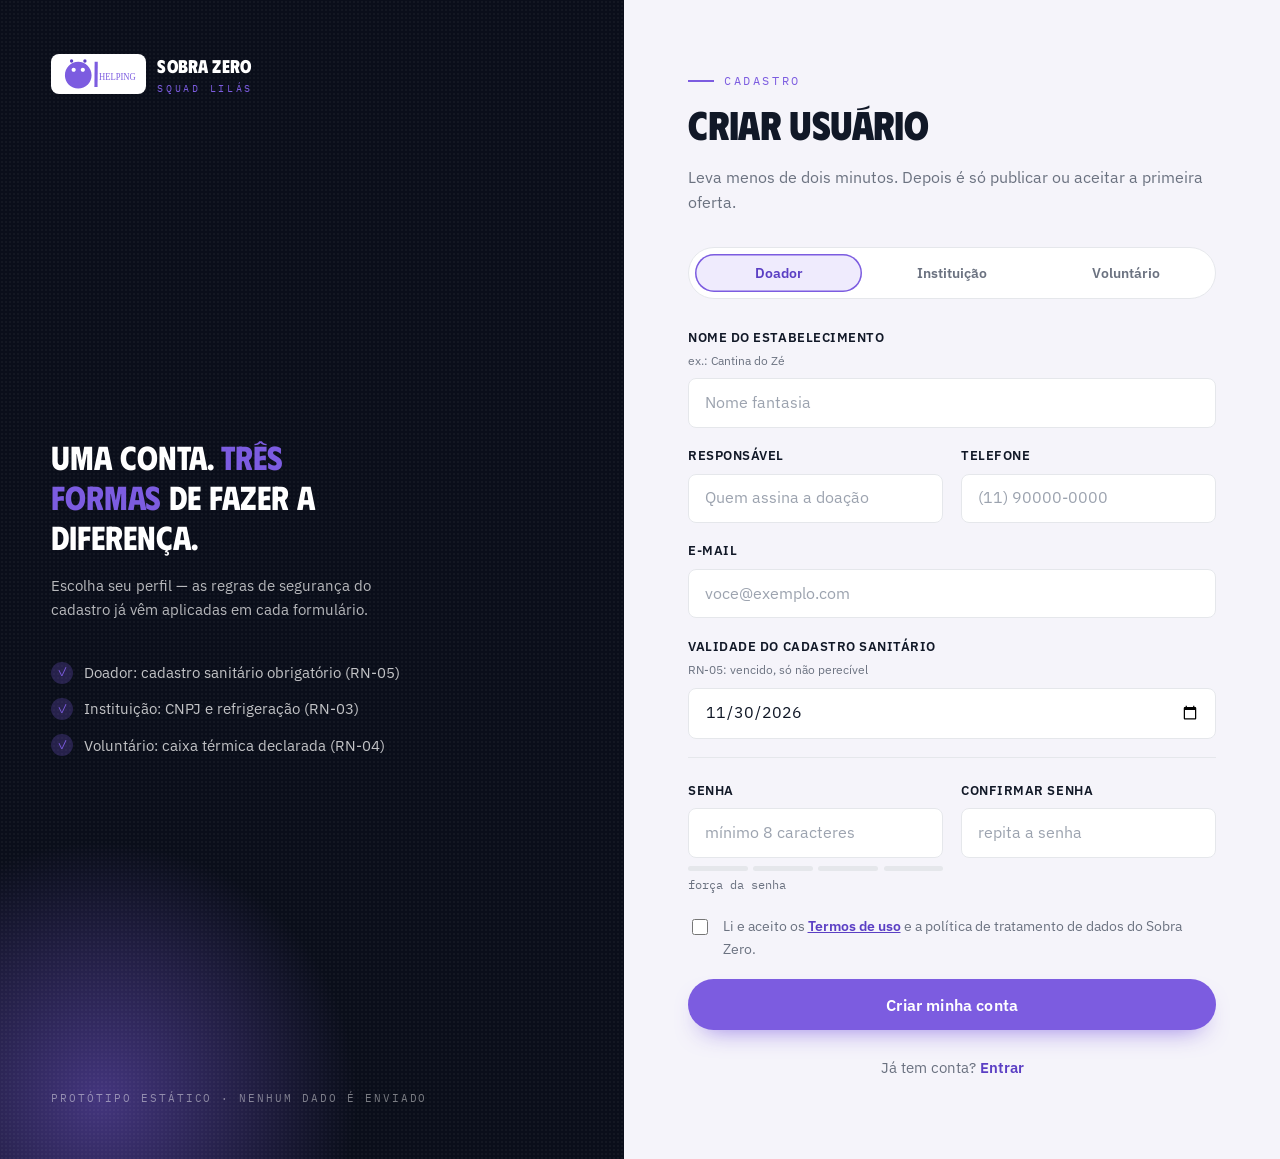
==== pages/cadastro.html @ 7d515079 "feat: initial project structure" ====
<!DOCTYPE html>
<html lang="pt-BR">
<head>
  <meta charset="UTF-8">
  <meta name="viewport" content="width=device-width, initial-scale=1.0">
  <meta name="description" content="Criar usuário no Sobra Zero — doador, instituição ou voluntário.">
  <title>Criar conta — Sobra Zero</title>
  <link rel="stylesheet" href="../css/stily.css">
</head>
<body>

  <main class="auth">
    <!-- painel da marca -->
    <aside class="auth-aside">
      <a class="brand" href="../index.html">
        <img src="../imags/Logo/Logo.svg" alt="Logo Sobra Zero">
        <span>
          <strong>Sobra Zero</strong>
          <small>Squad Lilás</small>
        </span>
      </a>

      <blockquote>Uma conta. <em>Três formas</em> de fazer a diferença.</blockquote>
      <p style="color:rgba(255,255,255,.7); max-width:40ch; font-size:.95rem">
        Escolha seu perfil — as regras de segurança do cadastro já vêm
        aplicadas em cada formulário.
      </p>

      <ul class="aside-list">
        <li>Doador: cadastro sanitário obrigatório (RN-05)</li>
        <li>Instituição: CNPJ e refrigeração (RN-03)</li>
        <li>Voluntário: caixa térmica declarada (RN-04)</li>
      </ul>

      <span class="aside-foot">Protótipo estático · nenhum dado é enviado</span>
    </aside>

    <!-- formulário -->
    <section class="auth-main">
      <div class="auth-card" style="width:min(560px,100%)">
        <span class="kicker">Cadastro</span>
        <h1>Criar usuário</h1>
        <p class="sub">Leva menos de dois minutos. Depois é só publicar ou aceitar a primeira oferta.</p>

        <!-- abas de perfil (mesma lógica das telas 09/10/11 e M4/M5/M6) -->
        <div class="tabs" role="tablist" aria-label="Tipo de usuário">
          <button type="button" class="is-active" data-tab="doador" role="tab" aria-selected="true">Doador</button>
          <button type="button" data-tab="instituicao" role="tab" aria-selected="false">Instituição</button>
          <button type="button" data-tab="voluntario" role="tab" aria-selected="false">Voluntário</button>
        </div>

        <form id="form-cadastro" novalidate>

          <!-- ---------- DOADOR ---------- -->
          <div class="tab-panel is-active form-grid" id="tab-doador" role="tabpanel">
            <div class="field">
              <label for="d-nome">Nome do estabelecimento <span class="hint">ex.: Cantina do Zé</span></label>
              <input id="d-nome" type="text" placeholder="Nome fantasia" required>
            </div>
            <div class="form-row">
              <div class="field">
                <label for="d-resp">Responsável</label>
                <input id="d-resp" type="text" placeholder="Quem assina a doação" required>
              </div>
              <div class="field">
                <label for="d-tel">Telefone</label>
                <input id="d-tel" type="tel" placeholder="(11) 90000-0000">
              </div>
            </div>
            <div class="field">
              <label for="d-email">E-mail</label>
              <input id="d-email" type="email" placeholder="voce@exemplo.com" required>
            </div>
            <div class="field">
              <label for="d-sanitario">Validade do cadastro sanitário <span class="hint">RN-05: vencido, só não perecível</span></label>
              <input id="d-sanitario" type="date" value="2026-11-30" required>
            </div>
          </div>

          <!-- ---------- INSTITUIÇÃO ---------- -->
          <div class="tab-panel form-grid" id="tab-instituicao" role="tabpanel">
            <div class="field">
              <label for="i-nome">Razão social / nome do projeto</label>
              <input id="i-nome" type="text" placeholder="ex.: Casa São Judas" required>
            </div>
            <div class="form-row">
              <div class="field">
                <label for="i-cnpj">CNPJ <span class="hint">RN-03: obrigatório</span></label>
                <input id="i-cnpj" type="text" placeholder="00.000.000/0001-00" required>
              </div>
              <div class="field">
                <label for="i-resp">Responsável legal</label>
                <input id="i-resp" type="text" placeholder="Nome completo" required>
              </div>
            </div>
            <div class="field">
              <label for="i-email">E-mail institucional</label>
              <input id="i-email" type="email" placeholder="contato@instituicao.org" required>
            </div>
            <div class="form-row">
              <div class="field">
                <label for="i-frio">Refrigeração</label>
                <select id="i-frio" required>
                  <option value="">Selecione…</option>
                  <option value="sim">Sim, tem refrigeração</option>
                  <option value="nao">Não tem</option>
                </select>
              </div>
              <div class="field">
                <label for="i-neces">Necessidade semanal</label>
                <select id="i-neces" required>
                  <option value="">Selecione…</option>
                  <option>Até 20 kg</option>
                  <option>21 a 60 kg</option>
                  <option>61 a 150 kg</option>
                  <option>Mais de 150 kg</option>
                </select>
              </div>
            </div>
            <div class="alert alert-warn" style="margin:0">
              <span>⚠️</span>
              <div><b>RN-06</b> — sem refrigeração você não recebe ofertas que exijam frio,
                   e o feed te prioriza se você foi quem recebeu menos quilos nos últimos 30 dias.</div>
            </div>
          </div>

          <!-- ---------- VOLUNTÁRIO ---------- -->
          <div class="tab-panel form-grid" id="tab-voluntario" role="tabpanel">
            <div class="form-row">
              <div class="field">
                <label for="v-nome">Nome completo</label>
                <input id="v-nome" type="text" placeholder="Seu nome" required>
              </div>
              <div class="field">
                <label for="v-tel">Telefone / WhatsApp</label>
                <input id="v-tel" type="tel" placeholder="(11) 90000-0000" required>
              </div>
            </div>
            <div class="field">
              <label for="v-email">E-mail</label>
              <input id="v-email" type="email" placeholder="voce@exemplo.com" required>
            </div>
            <div class="form-row">
              <div class="field">
                <label for="v-termica">Caixa térmica <span class="hint">RN-04</span></label>
                <select id="v-termica" required>
                  <option value="">Selecione…</option>
                  <option value="sim">Sim, tenho</option>
                  <option value="nao">Não tenho</option>
                </select>
              </div>
              <div class="field">
                <label for="v-veic">Meio de transporte</label>
                <select id="v-veic" required>
                  <option value="">Selecione…</option>
                  <option>Carro</option>
                  <option>Moto / bicicleta</option>
                  <option>A pé / transporte público</option>
                </select>
              </div>
            </div>
            <div class="alert alert-info" style="margin:0">
              <span>ℹ️</span>
              <div><b>RN-07</b> — você registra a coleta e a entrega, mas a entrega só é
                   concluída quando a instituição confirma.</div>
            </div>
          </div>

          <!-- ---------- comum aos 3 perfis ---------- -->
          <div class="form-grid" style="margin-top:1.15rem; padding-top:1.4rem; border-top:1.5px solid var(--border)">
            <div class="form-row">
              <div class="field">
                <label for="senha">Senha</label>
                <input id="senha" type="password" placeholder="mínimo 8 caracteres" minlength="8" required>
                <div class="meter" id="meter" data-score="0" aria-hidden="true"><i></i><i></i><i></i><i></i></div>
                <span class="meter-label" id="meter-label">força da senha</span>
              </div>
              <div class="field">
                <label for="senha2">Confirmar senha</label>
                <input id="senha2" type="password" placeholder="repita a senha" minlength="8" required>
              </div>
            </div>

            <label class="check">
              <input type="checkbox" id="aceite" required>
              <span>Li e aceito os <a href="termos.html" target="_blank">Termos de uso</a> e a
                    política de tratamento de dados do Sobra Zero.</span>
            </label>

            <button class="btn btn-primary btn-lg btn-block" type="submit">Criar minha conta</button>
            <p id="erro" class="alert alert-warn" style="display:none; margin:0"></p>
          </div>
        </form>

        <p class="auth-switch">
          Já tem conta? <a href="login.html">Entrar</a>
        </p>
      </div>
    </section>
  </main>

  <script>
    // abas de perfil
    document.querySelectorAll('.tabs button').forEach(function (btn) {
      btn.addEventListener('click', function () {
        document.querySelectorAll('.tabs button').forEach(b => {
          b.classList.remove('is-active');
          b.setAttribute('aria-selected', 'false');
        });
        document.querySelectorAll('.tab-panel').forEach(p => p.classList.remove('is-active'));
        btn.classList.add('is-active');
        btn.setAttribute('aria-selected', 'true');
        document.getElementById('tab-' + btn.dataset.tab).classList.add('is-active');
      });
    });

    // força da senha
    const senha = document.getElementById('senha');
    const meter = document.getElementById('meter');
    const label = document.getElementById('meter-label');
    const rotulos = ['força da senha', 'fraca', 'razoável', 'boa', 'forte'];
    senha.addEventListener('input', function () {
      const v = senha.value;
      let s = 0;
      if (v.length >= 8) s++;
      if (/[A-Z]/.test(v) && /[a-z]/.test(v)) s++;
      if (/\d/.test(v)) s++;
      if (/[^A-Za-z0-9]/.test(v)) s++;
      meter.dataset.score = s;
      label.textContent = rotulos[s];
    });

    // validação da maquete
    document.getElementById('form-cadastro').addEventListener('submit', function (e) {
      e.preventDefault();
      const erro = document.getElementById('erro');
      const ativo = document.querySelector('.tab-panel.is-active');
      const vazio = [...ativo.querySelectorAll('[required]')].find(i => !i.value);
      if (vazio) { vazio.focus(); return; }
      if (senha.value.length < 8) { erro.textContent = 'A senha precisa de pelo menos 8 caracteres.'; erro.style.display = 'flex'; senha.focus(); return; }
      if (senha.value !== document.getElementById('senha2').value) { erro.textContent = 'As senhas não conferem.'; erro.style.display = 'flex'; document.getElementById('senha2').focus(); return; }
      if (!document.getElementById('aceite').checked) { erro.textContent = 'É preciso aceitar os Termos de uso.'; erro.style.display = 'flex'; return; }
      window.location.href = 'login.html?conta=criada';
    });
  </script>
</body>
</html>
---- css/stily.css ----
/* ============================================================
   Sobra Zero — Squad Lilás
   Arquivo de estilos principal (esqueleto: css/stily.css)
   Tokens extraídos do design system Penpot "Lilas Helping"
   ============================================================ */

@import url('https://fonts.googleapis.com/css2?family=Phudu:wght@400;600;700;800&family=IBM+Plex+Sans:ital,wght@0,400;0,500;0,600;0,700;1,400&family=IBM+Plex+Mono:wght@400;500&display=swap');

:root {
  /* marca */
  --purple: #7C5CE0;
  --purple-dark: #5B3FC4;
  --tint: #EFEBFD;
  --tint-2: #E2DBFB;
  /* neutros */
  --ink: #111827;
  --ink-deep: #0A0E1A;
  --muted: #6B7280;
  --paper: #F5F4FA;
  --white: #FFFFFF;
  --border: #E5E7EB;
  /* estados */
  --success: #16A34A;
  --success-bg: #DCFCE7;
  --warning: #D97706;
  --warning-bg: #FEF3C7;
  --danger: #DC2626;
  --danger-bg: #FEE2E2;
  /* tipografia */
  --display: 'Phudu', sans-serif;
  --body: 'IBM Plex Sans', sans-serif;
  --mono: 'IBM Plex Mono', monospace;
  /* medidas */
  --container: 1180px;
  --radius: 14px;
  --radius-sm: 8px;
  --shadow: 0 18px 50px -22px rgba(17, 24, 39, .35);
  --shadow-soft: 0 8px 30px -18px rgba(17, 24, 39, .4);
}

/* ---------------- base ---------------- */
*, *::before, *::after { box-sizing: border-box; }

html { scroll-behavior: smooth; }

body {
  margin: 0;
  font-family: var(--body);
  color: var(--ink);
  background: var(--paper);
  line-height: 1.6;
  -webkit-font-smoothing: antialiased;
  text-rendering: optimizeLegibility;
}

img { max-width: 100%; display: block; }
a { color: inherit; }
h1, h2, h3, h4 { font-family: var(--display); line-height: 1.05; margin: 0 0 .5em; letter-spacing: -.01em; }
p { margin: 0 0 1em; }

::selection { background: var(--purple); color: #fff; }

.container {
  width: min(var(--container), calc(100% - 3rem));
  margin-inline: auto;
}

.kicker {
  font-family: var(--mono);
  font-size: .74rem;
  letter-spacing: .22em;
  text-transform: uppercase;
  color: var(--purple);
  display: inline-flex;
  align-items: center;
  gap: .6rem;
  margin-bottom: 1.1rem;
}
.kicker::before {
  content: "";
  width: 26px;
  height: 2px;
  background: var(--purple);
}

.section { padding: clamp(4rem, 9vw, 7.5rem) 0; }
.section-head { max-width: 640px; margin-bottom: 3rem; }
.section-head h2 { font-size: clamp(2rem, 4.4vw, 3.2rem); font-weight: 800; }
.section-head p { color: var(--muted); font-size: 1.05rem; }

/* ---------------- botões ---------------- */
.btn {
  display: inline-flex;
  align-items: center;
  justify-content: center;
  gap: .55rem;
  padding: .85rem 1.6rem;
  border-radius: 999px;
  border: 1.5px solid transparent;
  font: 600 .95rem/1 var(--body);
  letter-spacing: .01em;
  text-decoration: none;
  cursor: pointer;
  transition: transform .2s ease, box-shadow .2s ease, background .2s ease, color .2s ease, border-color .2s ease;
}
.btn:active { transform: translateY(1px) scale(.99); }

.btn-primary {
  background: var(--purple);
  color: #fff;
  box-shadow: 0 12px 26px -14px rgba(124, 92, 224, .9);
}
.btn-primary:hover { background: var(--purple-dark); transform: translateY(-2px); }

.btn-ghost {
  background: transparent;
  color: var(--ink);
  border-color: var(--ink);
}
.btn-ghost:hover { background: var(--ink); color: #fff; }

.btn-ghost-light {
  background: transparent;
  color: #fff;
  border-color: rgba(255, 255, 255, .45);
}
.btn-ghost-light:hover { background: #fff; color: var(--ink); border-color: #fff; }

.btn-light { background: #fff; color: var(--ink); }
.btn-light:hover { transform: translateY(-2px); box-shadow: var(--shadow); }

.btn-lg { padding: 1.05rem 2.1rem; font-size: 1rem; }
.btn-block { width: 100%; }

/* ---------------- header ---------------- */
.site-header {
  position: sticky;
  top: 0;
  z-index: 60;
  background: rgba(10, 14, 26, .88);
  backdrop-filter: blur(14px);
  border-bottom: 1px solid rgba(255, 255, 255, .08);
}
.site-header .container {
  display: flex;
  align-items: center;
  gap: 2rem;
  min-height: 72px;
}
.brand {
  display: flex;
  align-items: center;
  gap: .7rem;
  text-decoration: none;
  color: #fff;
}
.brand img { height: 40px; width: auto; background: #fff; border-radius: 8px; padding: 3px 7px; }
.brand strong {
  font-family: var(--display);
  font-weight: 800;
  font-size: 1.15rem;
  letter-spacing: .01em;
}
.brand small { display: block; font-family: var(--mono); font-size: .6rem; letter-spacing: .28em; color: var(--purple); text-transform: uppercase; }

.nav { display: flex; gap: 1.6rem; margin-left: auto; }
.nav a {
  color: rgba(255, 255, 255, .78);
  text-decoration: none;
  font-size: .92rem;
  font-weight: 500;
  position: relative;
  padding: .3rem 0;
}
.nav a::after {
  content: "";
  position: absolute;
  left: 0; bottom: 0;
  width: 100%;
  height: 2px;
  background: var(--purple);
  transform: scaleX(0);
  transform-origin: left;
  transition: transform .25s ease;
}
.nav a:hover { color: #fff; }
.nav a:hover::after { transform: scaleX(1); }

.header-actions { display: flex; gap: .7rem; align-items: center; }
.header-actions .login {
  color: rgba(255, 255, 255, .8);
  text-decoration: none;
  font-weight: 600;
  font-size: .92rem;
  padding: .55rem .4rem;
}
.header-actions .login:hover { color: #fff; }

.burger {
  display: none;
  margin-left: auto;
  width: 44px; height: 44px;
  border: 1px solid rgba(255, 255, 255, .25);
  border-radius: 10px;
  background: transparent;
  cursor: pointer;
  position: relative;
}
.burger span, .burger span::before, .burger span::after {
  content: "";
  position: absolute;
  left: 12px;
  width: 20px; height: 2px;
  background: #fff;
  transition: .25s;
}
.burger span { top: 21px; }
.burger span::before { top: -6px; left: 0; }
.burger span::after { top: 6px; left: 0; }

/* ---------------- hero ---------------- */
.hero {
  position: relative;
  background: var(--ink-deep);
  color: #fff;
  overflow: hidden;
  padding: clamp(4.5rem, 10vw, 8rem) 0 0;
}
.hero::before {
  /* mancha roxa */
  content: "";
  position: absolute;
  width: 720px; height: 720px;
  top: -280px; right: -200px;
  background: radial-gradient(circle, rgba(124, 92, 224, .55) 0%, rgba(124, 92, 224, 0) 62%);
  filter: blur(8px);
  pointer-events: none;
}
.hero::after {
  /* grão */
  content: "";
  position: absolute;
  inset: 0;
  background-image: radial-gradient(rgba(255, 255, 255, .075) 1px, transparent 1px);
  background-size: 4px 4px;
  opacity: .5;
  pointer-events: none;
}
.hero .container { position: relative; z-index: 2; }

.hero-grid {
  display: grid;
  grid-template-columns: 1.15fr .85fr;
  gap: clamp(2rem, 5vw, 4.5rem);
  align-items: center;
  padding-bottom: clamp(3.5rem, 7vw, 5.5rem);
}

.hero h1 {
  font-size: clamp(2.6rem, 6.2vw, 5rem);
  font-weight: 800;
  margin-bottom: 1.2rem;
}
.hero h1 .accent {
  color: var(--purple);
  position: relative;
  white-space: nowrap;
}
.hero h1 .accent::after {
  content: "";
  position: absolute;
  left: 0; bottom: .08em;
  width: 100%; height: .14em;
  background: rgba(124, 92, 224, .35);
  z-index: -1;
}
.hero .lead {
  font-size: clamp(1.02rem, 1.5vw, 1.18rem);
  color: rgba(255, 255, 255, .74);
  max-width: 54ch;
  margin-bottom: 2rem;
}
.hero-ctas { display: flex; flex-wrap: wrap; gap: .9rem; margin-bottom: 2.4rem; }

.hero-meta {
  display: flex;
  flex-wrap: wrap;
  gap: 1.6rem;
  font-family: var(--mono);
  font-size: .74rem;
  letter-spacing: .14em;
  text-transform: uppercase;
  color: rgba(255, 255, 255, .5);
}
.hero-meta span { display: inline-flex; align-items: center; gap: .5rem; }
.hero-meta span::before {
  content: "";
  width: 7px; height: 7px;
  border-radius: 50%;
  background: var(--purple);
}

/* mockup do protótipo no hero */
.hero-visual {
  position: relative;
  animation: floatIn .9s .15s cubic-bezier(.2, .7, .2, 1) both;
}
.hero-visual .shot {
  border-radius: var(--radius);
  border: 1px solid rgba(255, 255, 255, .14);
  box-shadow: 0 40px 80px -30px rgba(0, 0, 0, .8);
  background: #fff;
  overflow: hidden;
}
.hero-visual .shot img { width: 100%; }
.hero-visual .badge {
  position: absolute;
  bottom: -18px; left: -18px;
  background: var(--purple);
  color: #fff;
  font-family: var(--mono);
  font-size: .7rem;
  letter-spacing: .16em;
  text-transform: uppercase;
  padding: .65rem 1rem;
  border-radius: 999px;
  box-shadow: 0 16px 30px -14px rgba(124, 92, 224, .9);
}
.hero-visual .badge-2 {
  position: absolute;
  top: -14px; right: -10px;
  background: #fff;
  color: var(--ink);
  font-weight: 700;
  font-size: .78rem;
  padding: .55rem .9rem;
  border-radius: 999px;
  box-shadow: var(--shadow);
}

/* ticker do ciclo */
.ticker {
  position: relative;
  z-index: 2;
  background: var(--purple);
  color: #fff;
  overflow: hidden;
  border-top: 1px solid rgba(255, 255, 255, .18);
  padding: .8rem 0;
}
.ticker-track {
  display: flex;
  gap: 3rem;
  width: max-content;
  animation: ticker 26s linear infinite;
  font-family: var(--display);
  font-weight: 700;
  font-size: .95rem;
  letter-spacing: .12em;
  text-transform: uppercase;
  white-space: nowrap;
}
.ticker-track span { display: inline-flex; align-items: center; gap: 3rem; }
.ticker-track span::after { content: "◆"; font-size: .6rem; opacity: .7; }

/* ---------------- stats ---------------- */
.stats {
  background: var(--ink-deep);
  color: #fff;
  padding: 0 0 clamp(3.5rem, 7vw, 5.5rem);
}
.stats-grid {
  display: grid;
  grid-template-columns: repeat(4, 1fr);
  border: 1px solid rgba(255, 255, 255, .14);
  border-radius: var(--radius);
  overflow: hidden;
}
.stat {
  padding: 1.8rem 1.6rem;
  border-right: 1px solid rgba(255, 255, 255, .14);
}
.stat:last-child { border-right: 0; }
.stat b {
  display: block;
  font-family: var(--display);
  font-weight: 800;
  font-size: clamp(2.2rem, 4vw, 3.1rem);
  color: var(--purple);
  line-height: 1;
  margin-bottom: .45rem;
}
.stat span {
  font-family: var(--mono);
  font-size: .72rem;
  letter-spacing: .16em;
  text-transform: uppercase;
  color: rgba(255, 255, 255, .6);
}

/* ---------------- ciclo ---------------- */
.cycle-grid {
  display: grid;
  grid-template-columns: repeat(6, 1fr);
  gap: 1rem;
}
.step {
  position: relative;
  background: var(--white);
  border: 1px solid var(--border);
  border-radius: var(--radius);
  padding: 1.4rem 1.2rem 1.3rem;
  overflow: hidden;
  transition: transform .25s ease, box-shadow .25s ease, border-color .25s ease;
}
.step:hover { transform: translateY(-6px); box-shadow: var(--shadow); border-color: var(--tint-2); }
.step::before {
  content: attr(data-n);
  position: absolute;
  top: -.35rem; right: .4rem;
  font-family: var(--display);
  font-weight: 800;
  font-size: 3.6rem;
  color: var(--tint);
  line-height: 1;
}
.step h3 { font-size: 1.06rem; font-weight: 700; margin-bottom: .35rem; position: relative; }
.step p { font-size: .86rem; color: var(--muted); margin: 0; position: relative; }
.step .dot {
  width: 10px; height: 10px;
  border-radius: 50%;
  background: var(--purple);
  margin-bottom: .9rem;
}
.step.is-end .dot { background: var(--success); }
.step.is-end::before { color: var(--success-bg); }

.cycle-note {
  margin-top: 1.6rem;
  display: flex;
  gap: .8rem;
  align-items: flex-start;
  background: var(--tint);
  border-left: 4px solid var(--purple);
  border-radius: 0 var(--radius-sm) var(--radius-sm) 0;
  padding: 1rem 1.2rem;
  font-size: .92rem;
  color: var(--ink);
}
.cycle-note b { font-weight: 700; }

/* ---------------- personas ---------------- */
.personas { background: var(--white); border-block: 1px solid var(--border); }
.persona-grid { display: grid; grid-template-columns: repeat(3, 1fr); gap: 1.4rem; }
.persona {
  border: 1px solid var(--border);
  border-radius: var(--radius);
  padding: 2rem 1.7rem;
  background: var(--paper);
  transition: transform .25s ease, box-shadow .25s ease;
}
.persona:hover { transform: translateY(-6px); box-shadow: var(--shadow); }
.persona.is-featured { background: var(--ink-deep); color: #fff; border-color: var(--ink-deep); }
.persona.is-featured p, .persona.is-featured li { color: rgba(255, 255, 255, .74); }
.persona .tag {
  display: inline-block;
  font-family: var(--mono);
  font-size: .66rem;
  letter-spacing: .2em;
  text-transform: uppercase;
  padding: .35rem .7rem;
  border-radius: 999px;
  background: var(--tint);
  color: var(--purple-dark);
  margin-bottom: 1.1rem;
}
.persona.is-featured .tag { background: var(--purple); color: #fff; }
.persona h3 { font-size: 1.5rem; font-weight: 800; }
.persona ul { margin: 1rem 0 0; padding: 0; list-style: none; }
.persona li {
  position: relative;
  padding-left: 1.4rem;
  font-size: .92rem;
  color: var(--muted);
  margin-bottom: .55rem;
}
.persona li::before {
  content: "→";
  position: absolute;
  left: 0;
  color: var(--purple);
  font-weight: 700;
}
.persona.is-featured li::before { color: var(--purple); }

/* ---------------- galeria de telas ---------------- */
.gallery-tabs { display: flex; gap: .6rem; margin-bottom: 2rem; }
.gallery-tab {
  font: 600 .88rem/1 var(--body);
  padding: .7rem 1.3rem;
  border-radius: 999px;
  border: 1.5px solid var(--border);
  background: var(--white);
  cursor: pointer;
  transition: .2s;
}
.gallery-tab.is-active { background: var(--ink); color: #fff; border-color: var(--ink); }
.gallery-panel { display: none; }
.gallery-panel.is-active { display: block; animation: fadeUp .45s ease both; }

.gallery-grid { display: grid; grid-template-columns: repeat(3, 1fr); gap: 1.4rem; }
.shot-card {
  background: var(--white);
  border: 1px solid var(--border);
  border-radius: var(--radius);
  overflow: hidden;
  transition: transform .25s ease, box-shadow .25s ease;
}
.shot-card:hover { transform: translateY(-6px); box-shadow: var(--shadow); }
.shot-card .frame {
  background: var(--ink-deep);
  padding: .8rem .8rem 0;
}
.shot-card .frame img {
  border-radius: 8px 8px 0 0;
  width: 100%;
}
.shot-card figcaption {
  display: flex;
  align-items: baseline;
  gap: .7rem;
  padding: .95rem 1.1rem;
  font-size: .9rem;
}
.shot-card figcaption b { font-family: var(--display); font-weight: 700; }
.shot-card figcaption span { color: var(--muted); font-size: .8rem; }

.mobile-row { display: flex; gap: 1.4rem; overflow-x: auto; padding-bottom: 1rem; }
.mobile-row .shot-card { min-width: 240px; flex: 0 0 auto; }

/* ---------------- regras ---------------- */
.rules { background: var(--ink-deep); color: #fff; }
.rules .section-head h2 { color: #fff; }
.rules .section-head p { color: rgba(255, 255, 255, .65); }
.rules-grid { display: grid; grid-template-columns: repeat(2, 1fr); gap: 1rem; }
.rule {
  display: flex;
  gap: 1.1rem;
  align-items: flex-start;
  background: rgba(255, 255, 255, .045);
  border: 1px solid rgba(255, 255, 255, .12);
  border-radius: var(--radius);
  padding: 1.25rem 1.4rem;
  transition: .25s;
}
.rule:hover { background: rgba(124, 92, 224, .16); border-color: rgba(124, 92, 224, .55); }
.rule code {
  font-family: var(--mono);
  font-size: .74rem;
  letter-spacing: .08em;
  color: var(--purple);
  background: rgba(124, 92, 224, .14);
  border: 1px solid rgba(124, 92, 224, .4);
  padding: .3rem .55rem;
  border-radius: 6px;
  white-space: nowrap;
}
.rule p { margin: 0; font-size: .92rem; color: rgba(255, 255, 255, .78); }

/* ---------------- CTA final ---------------- */
.cta-band { background: var(--purple); color: #fff; text-align: center; }
.cta-band h2 { font-size: clamp(2rem, 4.6vw, 3.4rem); font-weight: 800; max-width: 18ch; margin-inline: auto; }
.cta-band p { color: rgba(255, 255, 255, .85); max-width: 52ch; margin: 0 auto 2rem; }
.cta-band .row { display: flex; gap: .9rem; justify-content: center; flex-wrap: wrap; }

/* ---------------- footer ---------------- */
.site-footer { background: var(--ink-deep); color: rgba(255, 255, 255, .7); padding: 3.5rem 0 2rem; font-size: .92rem; }
.footer-grid { display: grid; grid-template-columns: 1.4fr 1fr 1fr; gap: 2.5rem; padding-bottom: 2.4rem; border-bottom: 1px solid rgba(255, 255, 255, .12); }
.site-footer h4 { color: #fff; font-size: .78rem; font-family: var(--mono); font-weight: 500; letter-spacing: .2em; text-transform: uppercase; margin-bottom: 1.1rem; }
.site-footer ul { list-style: none; margin: 0; padding: 0; display: grid; gap: .55rem; }
.site-footer a { color: rgba(255, 255, 255, .7); text-decoration: none; }
.site-footer a:hover { color: var(--purple); }
.footer-brand img { background: #fff; border-radius: 8px; padding: 4px 8px; height: 44px; margin-bottom: 1rem; }
.footer-brand p { max-width: 36ch; font-size: .9rem; }
.footer-bottom {
  display: flex;
  justify-content: space-between;
  gap: 1rem;
  flex-wrap: wrap;
  padding-top: 1.6rem;
  font-family: var(--mono);
  font-size: .72rem;
  letter-spacing: .1em;
  text-transform: uppercase;
  color: rgba(255, 255, 255, .45);
}

/* ============================================================
   PÁGINAS DE AUTENTICAÇÃO (login / cadastro)
   ============================================================ */
.auth {
  min-height: 100vh;
  display: grid;
  grid-template-columns: 1fr 1.05fr;
}
.auth-aside {
  position: relative;
  background: var(--ink-deep);
  color: #fff;
  padding: clamp(2rem, 4vw, 3.5rem);
  display: flex;
  flex-direction: column;
  overflow: hidden;
}
.auth-aside::before {
  content: "";
  position: absolute;
  width: 560px; height: 560px;
  bottom: -220px; left: -180px;
  background: radial-gradient(circle, rgba(124, 92, 224, .5), transparent 65%);
}
.auth-aside::after {
  content: "";
  position: absolute;
  inset: 0;
  background-image: radial-gradient(rgba(255, 255, 255, .07) 1px, transparent 1px);
  background-size: 4px 4px;
  opacity: .5;
}
.auth-aside > * { position: relative; z-index: 2; }
.auth-aside .brand { margin-bottom: auto; }
.auth-aside blockquote {
  font-family: var(--display);
  font-weight: 700;
  font-size: clamp(1.5rem, 2.6vw, 2.2rem);
  line-height: 1.2;
  margin: 3rem 0 1rem;
  max-width: 18ch;
}
.auth-aside blockquote em { color: var(--purple); font-style: normal; }
.auth-aside .aside-list { list-style: none; padding: 0; margin: 1.5rem 0 0; display: grid; gap: .8rem; }
.auth-aside .aside-list li {
  display: flex; gap: .7rem; align-items: center;
  font-size: .92rem; color: rgba(255, 255, 255, .75);
}
.auth-aside .aside-list li::before {
  content: "✓";
  display: grid; place-items: center;
  width: 22px; height: 22px;
  border-radius: 50%;
  background: rgba(124, 92, 224, .25);
  color: var(--purple);
  font-size: .72rem;
  flex: 0 0 auto;
}
.auth-aside .aside-foot {
  margin-top: auto;
  padding-top: 2.5rem;
  font-family: var(--mono);
  font-size: .68rem;
  letter-spacing: .18em;
  text-transform: uppercase;
  color: rgba(255, 255, 255, .45);
}

.auth-main {
  display: flex;
  flex-direction: column;
  justify-content: center;
  padding: clamp(2rem, 5vw, 4rem);
  background: var(--paper);
}
.auth-card { width: min(460px, 100%); margin-inline: auto; animation: fadeUp .5s ease both; }
.auth-card .kicker { margin-bottom: .8rem; }
.auth-card h1 { font-size: clamp(1.9rem, 3.4vw, 2.5rem); font-weight: 800; }
.auth-card .sub { color: var(--muted); margin-bottom: 2rem; font-size: .98rem; }

.auth-switch {
  margin-top: 1.6rem;
  text-align: center;
  font-size: .93rem;
  color: var(--muted);
}
.auth-switch a { color: var(--purple-dark); font-weight: 600; text-decoration: none; }
.auth-switch a:hover { text-decoration: underline; }

.quick-row { display: flex; gap: .6rem; flex-wrap: wrap; margin-top: 1.4rem; }
.quick-row .qchip {
  font: 500 .78rem/1 var(--mono);
  letter-spacing: .08em;
  border: 1.5px dashed var(--border);
  background: var(--white);
  color: var(--muted);
  border-radius: 999px;
  padding: .55rem .9rem;
  cursor: pointer;
  transition: .2s;
}
.quick-row .qchip:hover { border-color: var(--purple); color: var(--purple-dark); border-style: solid; }

/* formulários */
.form-grid { display: grid; gap: 1.15rem; }
.form-row { display: grid; grid-template-columns: 1fr 1fr; gap: 1.15rem; }

.field label {
  display: block;
  font-size: .8rem;
  font-weight: 600;
  letter-spacing: .04em;
  text-transform: uppercase;
  color: var(--ink);
  margin-bottom: .45rem;
}
.field .hint { display: block; font-weight: 400; text-transform: none; letter-spacing: 0; color: var(--muted); font-size: .78rem; margin-top: .2rem; }
.field input, .field select, .field textarea {
  width: 100%;
  font: 400 .97rem/1.4 var(--body);
  color: var(--ink);
  background: var(--white);
  border: 1.5px solid var(--border);
  border-radius: var(--radius-sm);
  padding: .8rem .95rem;
  transition: border-color .2s, box-shadow .2s;
}
.field textarea { min-height: 96px; resize: vertical; }
.field input:focus, .field select:focus, .field textarea:focus {
  outline: none;
  border-color: var(--purple);
  box-shadow: 0 0 0 4px rgba(124, 92, 224, .16);
}
.field input::placeholder { color: #9CA3AF; }

.check {
  display: flex;
  gap: .7rem;
  align-items: flex-start;
  font-size: .88rem;
  color: var(--muted);
}
.check input { margin-top: .25rem; accent-color: var(--purple); width: 16px; height: 16px; }
.check a { color: var(--purple-dark); font-weight: 600; }

.meter { display: flex; gap: .35rem; margin-top: .55rem; }
.meter i {
  height: 5px;
  flex: 1;
  border-radius: 99px;
  background: var(--border);
  transition: background .3s;
}
.meter[data-score="1"] i:nth-child(1),
.meter[data-score="2"] i:nth-child(-n+2),
.meter[data-score="3"] i:nth-child(-n+3),
.meter[data-score="4"] i { background: var(--purple); }
.meter[data-score="1"] i:nth-child(1) { background: var(--danger); }
.meter[data-score="2"] i:nth-child(1) { background: var(--warning); }
.meter-label { font-size: .78rem; color: var(--muted); margin-top: .35rem; font-family: var(--mono); }

.alert {
  display: flex;
  gap: .8rem;
  border-radius: var(--radius-sm);
  padding: .9rem 1.05rem;
  font-size: .88rem;
  margin-bottom: 1.4rem;
}
.alert-info { background: var(--tint); border-left: 4px solid var(--purple); color: var(--purple-dark); }
.alert-warn { background: var(--warning-bg); border-left: 4px solid var(--warning); color: #92400E; }
.alert b { display: block; margin-bottom: .15rem; }

/* tabs de perfil (espelha o design M4/M5/M6 e 09/10/11) */
.tabs {
  display: flex;
  gap: .4rem;
  background: var(--white);
  border: 1.5px solid var(--border);
  border-radius: 999px;
  padding: .35rem;
  margin-bottom: 1.8rem;
}
.tabs button {
  flex: 1;
  font: 600 .88rem/1 var(--body);
  padding: .75rem .5rem;
  border: 0;
  border-radius: 999px;
  background: transparent;
  color: var(--muted);
  cursor: pointer;
  transition: .2s;
}
.tabs button.is-active { background: var(--tint); color: var(--purple-dark); box-shadow: inset 0 0 0 1.5px var(--purple); }
.tab-panel { display: none; }
.tab-panel.is-active { display: grid; gap: 1.15rem; animation: fadeUp .35s ease both; }

/* ============================================================
   TERMOS DE USO
   ============================================================ */
.legal-hero {
  background: var(--ink-deep);
  color: #fff;
  padding: clamp(3.5rem, 7vw, 5.5rem) 0;
  position: relative;
  overflow: hidden;
}
.legal-hero::after {
  content: "";
  position: absolute;
  inset: 0;
  background-image: radial-gradient(rgba(255, 255, 255, .07) 1px, transparent 1px);
  background-size: 4px 4px;
  opacity: .5;
}
.legal-hero .container { position: relative; z-index: 2; }
.legal-hero h1 { font-size: clamp(2.2rem, 5vw, 3.6rem); font-weight: 800; max-width: 16ch; }
.legal-hero p { color: rgba(255, 255, 255, .68); max-width: 58ch; margin: 0; }
.legal-hero .stamp {
  display: inline-flex;
  gap: .8rem;
  font-family: var(--mono);
  font-size: .7rem;
  letter-spacing: .16em;
  text-transform: uppercase;
  color: var(--purple);
  border: 1px solid rgba(124, 92, 224, .5);
  border-radius: 999px;
  padding: .45rem .95rem;
  margin-bottom: 1.4rem;
}

.legal {
  display: grid;
  grid-template-columns: 250px 1fr;
  gap: clamp(2rem, 5vw, 4rem);
  padding: clamp(3rem, 6vw, 5rem) 0;
  align-items: start;
}
.toc {
  position: sticky;
  top: 96px;
  background: var(--white);
  border: 1px solid var(--border);
  border-radius: var(--radius);
  padding: 1.4rem 1.2rem;
}
.toc h4 {
  font-family: var(--mono);
  font-size: .68rem;
  font-weight: 500;
  letter-spacing: .2em;
  text-transform: uppercase;
  color: var(--muted);
  margin-bottom: .9rem;
}
.toc ol { margin: 0; padding: 0; list-style: none; counter-reset: toc; display: grid; gap: .5rem; }
.toc a {
  counter-increment: toc;
  display: flex;
  gap: .6rem;
  font-size: .86rem;
  color: var(--muted);
  text-decoration: none;
  transition: color .2s;
}
.toc a::before { content: counter(toc, decimal-leading-zero); font-family: var(--mono); color: var(--purple); font-size: .74rem; }
.toc a:hover { color: var(--ink); }

.clauses { display: grid; gap: 2.6rem; }
.clause {
  background: var(--white);
  border: 1px solid var(--border);
  border-radius: var(--radius);
  padding: clamp(1.6rem, 3vw, 2.4rem);
  scroll-margin-top: 96px;
}
.clause h2 {
  font-size: clamp(1.3rem, 2.4vw, 1.7rem);
  font-weight: 800;
  display: flex;
  gap: .9rem;
  align-items: baseline;
}
.clause h2 span {
  font-family: var(--mono);
  font-size: .78rem;
  color: var(--purple);
  letter-spacing: .1em;
}
.clause p, .clause li { font-size: .96rem; color: #374151; }
.clause ul { padding-left: 1.2rem; display: grid; gap: .45rem; }
.clause strong { color: var(--ink); }
.clause .ref {
  background: var(--tint);
  border-left: 4px solid var(--purple);
  padding: .85rem 1rem;
  border-radius: 0 var(--radius-sm) var(--radius-sm) 0;
  font-size: .88rem;
  margin-top: 1rem;
}

/* ---------------- animações ---------------- */
@keyframes fadeUp { from { opacity: 0; transform: translateY(18px); } to { opacity: 1; transform: none; } }
@keyframes floatIn { from { opacity: 0; transform: translateY(28px) rotate(1deg); } to { opacity: 1; transform: none; } }
@keyframes ticker { to { transform: translateX(-50%); } }

.reveal { opacity: 0; transform: translateY(24px); transition: opacity .7s ease, transform .7s ease; }
.reveal.is-visible { opacity: 1; transform: none; }

@media (prefers-reduced-motion: reduce) {
  *, *::before, *::after { animation-duration: .01ms !important; transition-duration: .01ms !important; }
  html { scroll-behavior: auto; }
}

/* ---------------- responsivo ---------------- */
@media (max-width: 1080px) {
  .cycle-grid { grid-template-columns: repeat(3, 1fr); }
  .stats-grid { grid-template-columns: repeat(2, 1fr); }
  .stat:nth-child(2) { border-right: 0; }
  .stat:nth-child(-n+2) { border-bottom: 1px solid rgba(255, 255, 255, .14); }
  .gallery-grid { grid-template-columns: repeat(2, 1fr); }
  .auth { grid-template-columns: 1fr; }
  .auth-aside { min-height: 320px; }
  .auth-aside blockquote { margin-top: 2rem; }
}

@media (max-width: 860px) {
  .nav, .header-actions { display: none; }
  .burger { display: block; }
  .site-header.is-open .nav {
    display: flex;
    position: absolute;
    top: 72px; left: 0; right: 0;
    flex-direction: column;
    gap: 0;
    background: var(--ink-deep);
    border-bottom: 1px solid rgba(255, 255, 255, .12);
    padding: .5rem 1.5rem 1.2rem;
  }
  .site-header.is-open .nav a { padding: .9rem 0; border-bottom: 1px solid rgba(255, 255, 255, .08); }
  .site-header.is-open .header-actions {
    display: flex;
    position: absolute;
    top: calc(72px + 15.5rem);
    left: 0; right: 0;
    background: var(--ink-deep);
    padding: 0 1.5rem 1.4rem;
    gap: .8rem;
  }
  .site-header.is-open .header-actions .btn { flex: 1; }

  .hero-grid { grid-template-columns: 1fr; }
  .hero-visual { order: 2; max-width: 520px; }
  .persona-grid, .rules-grid, .footer-grid { grid-template-columns: 1fr; }
  .gallery-grid { grid-template-columns: 1fr; }
  .legal { grid-template-columns: 1fr; }
  .toc { position: static; }
}

@media (max-width: 620px) {
  .cycle-grid { grid-template-columns: 1fr; }
  .stats-grid { grid-template-columns: 1fr; }
  .stat { border-right: 0; border-bottom: 1px solid rgba(255, 255, 255, .14); }
  .stat:last-child { border-bottom: 0; }
  .form-row { grid-template-columns: 1fr; }
  .hero-ctas .btn { width: 100%; }
  .tabs { flex-direction: column; border-radius: var(--radius); }
  .tabs button { border-radius: var(--radius-sm); }
}
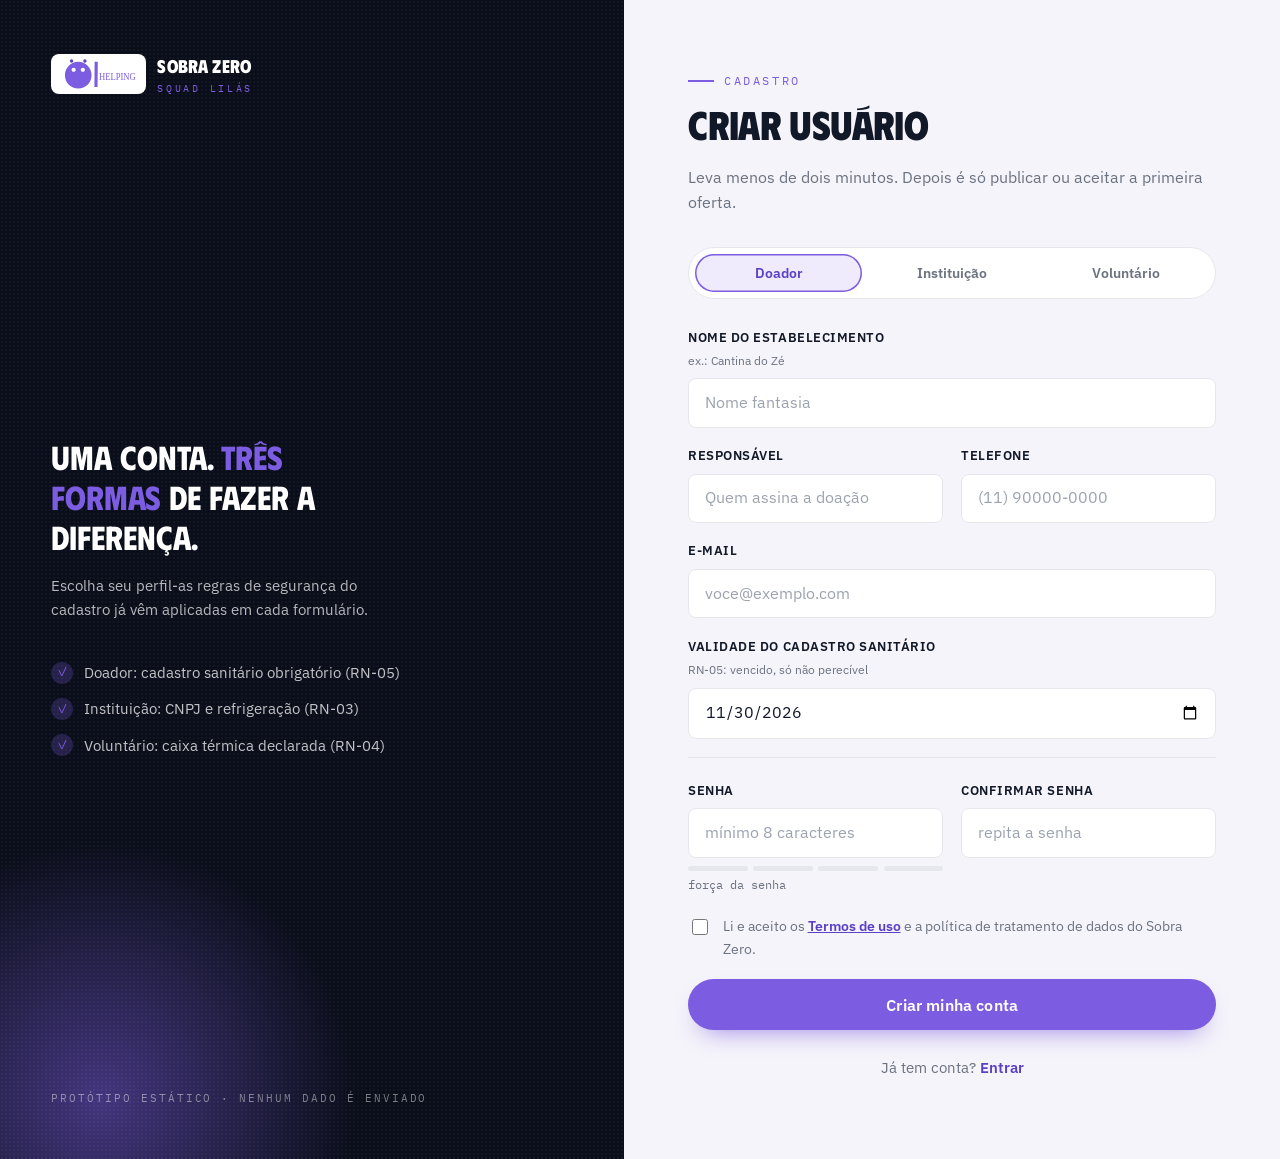
==== commit b62a6cd4: "style: troca ' — ' por '-' em todo o projeto" ====
--- a/pages/cadastro.html
+++ b/pages/cadastro.html
@@ -3,8 +3,8 @@
 <head>
   <meta charset="UTF-8">
   <meta name="viewport" content="width=device-width, initial-scale=1.0">
-  <meta name="description" content="Criar usuário no Sobra Zero — doador, instituição ou voluntário.">
-  <title>Criar conta — Sobra Zero</title>
+  <meta name="description" content="Criar usuário no Sobra Zero-doador, instituição ou voluntário.">
+  <title>Criar conta-Sobra Zero</title>
   <link rel="stylesheet" href="../css/stily.css">
 </head>
 <body>
@@ -13,7 +13,7 @@
     <!-- painel da marca -->
     <aside class="auth-aside">
       <a class="brand" href="../index.html">
-        <img src="../imags/Logo/Logo.svg" alt="Logo Sobra Zero">
+        <img src="../design/Logo/Logo.svg" alt="Logo Sobra Zero">
         <span>
           <strong>Sobra Zero</strong>
           <small>Squad Lilás</small>
@@ -22,7 +22,7 @@
 
       <blockquote>Uma conta. <em>Três formas</em> de fazer a diferença.</blockquote>
       <p style="color:rgba(255,255,255,.7); max-width:40ch; font-size:.95rem">
-        Escolha seu perfil — as regras de segurança do cadastro já vêm
+        Escolha seu perfil-as regras de segurança do cadastro já vêm
         aplicadas em cada formulário.
       </p>
 
@@ -119,7 +119,7 @@
             </div>
             <div class="alert alert-warn" style="margin:0">
               <span>⚠️</span>
-              <div><b>RN-06</b> — sem refrigeração você não recebe ofertas que exijam frio,
+              <div><b>RN-06</b>-sem refrigeração você não recebe ofertas que exijam frio,
                    e o feed te prioriza se você foi quem recebeu menos quilos nos últimos 30 dias.</div>
             </div>
           </div>
@@ -161,7 +161,7 @@
             </div>
             <div class="alert alert-info" style="margin:0">
               <span>ℹ️</span>
-              <div><b>RN-07</b> — você registra a coleta e a entrega, mas a entrega só é
+              <div><b>RN-07</b>-você registra a coleta e a entrega, mas a entrega só é
                    concluída quando a instituição confirma.</div>
             </div>
           </div>
@@ -229,19 +229,7 @@
       meter.dataset.score = s;
       label.textContent = rotulos[s];
     });
-
-    // validação da maquete
-    document.getElementById('form-cadastro').addEventListener('submit', function (e) {
-      e.preventDefault();
-      const erro = document.getElementById('erro');
-      const ativo = document.querySelector('.tab-panel.is-active');
-      const vazio = [...ativo.querySelectorAll('[required]')].find(i => !i.value);
-      if (vazio) { vazio.focus(); return; }
-      if (senha.value.length < 8) { erro.textContent = 'A senha precisa de pelo menos 8 caracteres.'; erro.style.display = 'flex'; senha.focus(); return; }
-      if (senha.value !== document.getElementById('senha2').value) { erro.textContent = 'As senhas não conferem.'; erro.style.display = 'flex'; document.getElementById('senha2').focus(); return; }
-      if (!document.getElementById('aceite').checked) { erro.textContent = 'É preciso aceitar os Termos de uso.'; erro.style.display = 'flex'; return; }
-      window.location.href = 'login.html?conta=criada';
-    });
   </script>
+  <script type="module" src="../pages-js/cadastro.js"></script>
 </body>
 </html>
--- a/css/stily.css
+++ b/css/stily.css
@@ -1,5 +1,5 @@
 /* ============================================================
-   Sobra Zero — Squad Lilás
+   Sobra Zero-Squad Lilás
    Arquivo de estilos principal (esqueleto: css/stily.css)
    Tokens extraídos do design system Penpot "Lilas Helping"
    ============================================================ */
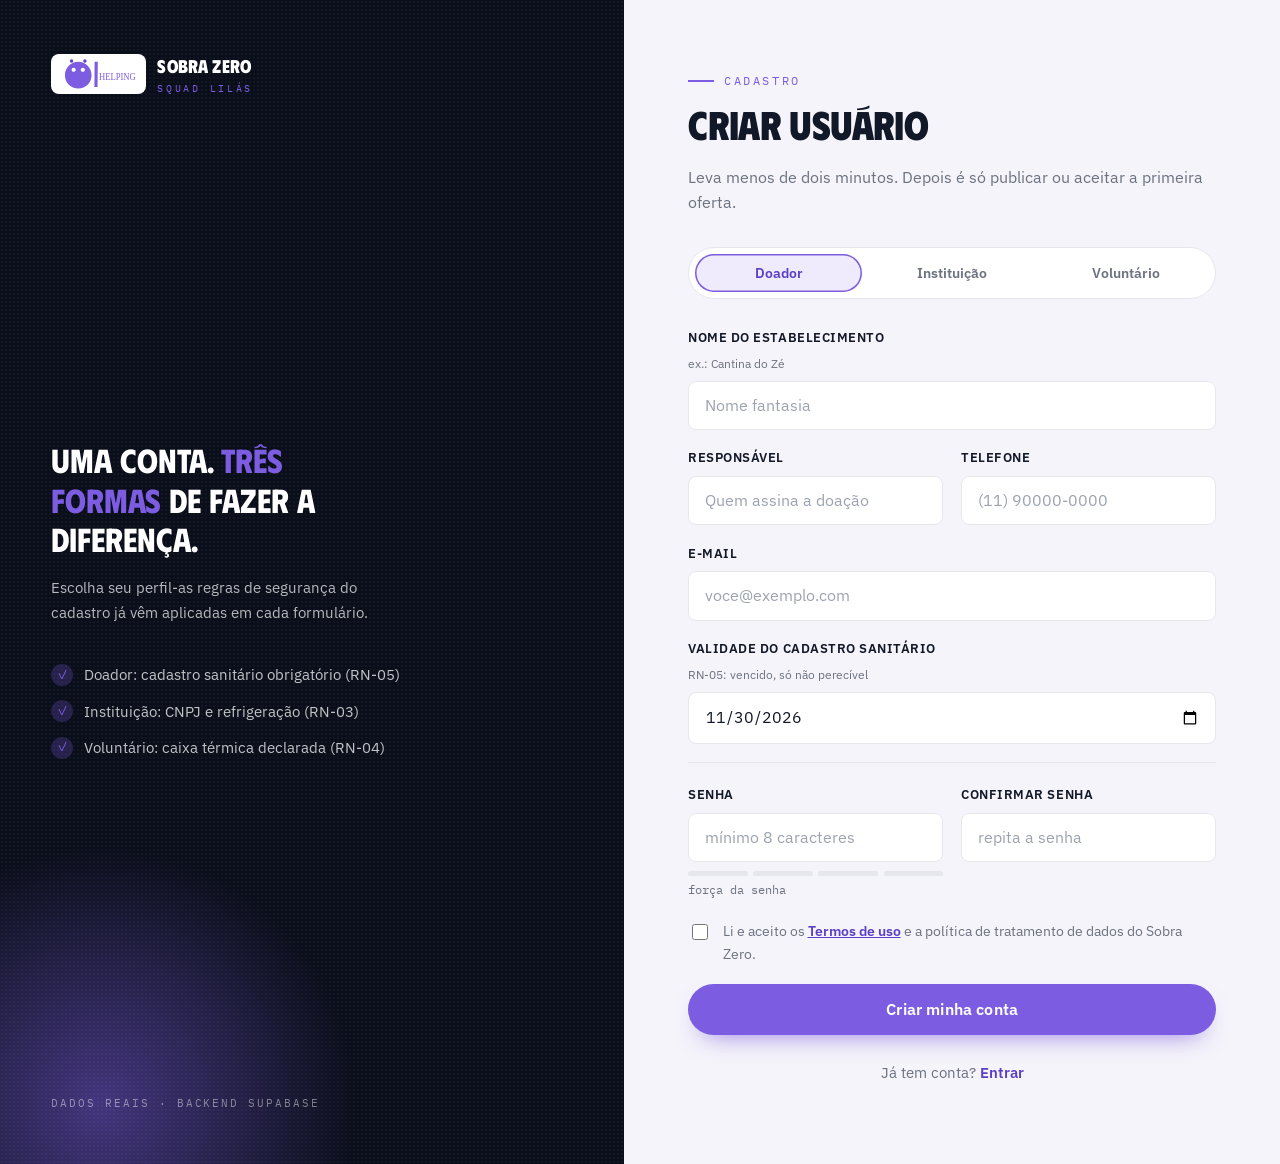
==== commit 02dd90f4: "feat: implement mobile menu and logout functionality across multiple pages - Added a burger menu but" ====
--- a/pages/cadastro.html
+++ b/pages/cadastro.html
@@ -1,4 +1,4 @@
-<!DOCTYPE html>
+﻿<!DOCTYPE html>
 <html lang="pt-BR">
 <head>
   <meta charset="UTF-8">
@@ -32,7 +32,7 @@
         <li>Voluntário: caixa térmica declarada (RN-04)</li>
       </ul>
 
-      <span class="aside-foot">Protótipo estático · nenhum dado é enviado</span>
+      <span class="aside-foot">Dados reais · backend Supabase</span>
     </aside>
 
     <!-- formulário -->
@@ -118,7 +118,7 @@
               </div>
             </div>
             <div class="alert alert-warn" style="margin:0">
-              <span>⚠️</span>
+              <span data-icon="alert-triangle"></span>
               <div><b>RN-06</b>-sem refrigeração você não recebe ofertas que exijam frio,
                    e o feed te prioriza se você foi quem recebeu menos quilos nos últimos 30 dias.</div>
             </div>
@@ -160,7 +160,7 @@
               </div>
             </div>
             <div class="alert alert-info" style="margin:0">
-              <span>ℹ️</span>
+              <span data-icon="info"></span>
               <div><b>RN-07</b>-você registra a coleta e a entrega, mas a entrega só é
                    concluída quando a instituição confirma.</div>
             </div>
@@ -230,6 +230,7 @@
       label.textContent = rotulos[s];
     });
   </script>
+  <script type="module" src="../pages-js/icons.js"></script>
   <script type="module" src="../pages-js/cadastro.js"></script>
 </body>
 </html>
--- a/css/stily.css
+++ b/css/stily.css
@@ -195,6 +195,11 @@
   padding: .55rem .4rem;
 }
 .header-actions .login:hover { color: #fff; }
+.header-actions #usuario-nome {
+  color: rgba(255, 255, 255, .78);
+  font-size: .85rem;
+  white-space: nowrap;
+}
 
 .burger {
   display: none;
@@ -448,6 +453,7 @@
   color: var(--ink);
 }
 .cycle-note b { font-weight: 700; }
+.cycle-note .icon { width: 20px; height: 20px; color: var(--warning); margin-top: .12rem; }
 
 /* ---------------- personas ---------------- */
 .personas { background: var(--white); border-block: 1px solid var(--border); }
@@ -469,6 +475,7 @@
   letter-spacing: .2em;
   text-transform: uppercase;
   padding: .35rem .7rem;
+  border: 0;
   border-radius: 999px;
   background: var(--tint);
   color: var(--purple-dark);
@@ -711,7 +718,7 @@
   color: var(--ink);
   margin-bottom: .45rem;
 }
-.field .hint { display: block; font-weight: 400; text-transform: none; letter-spacing: 0; color: var(--muted); font-size: .78rem; margin-top: .2rem; }
+.field .hint { display: block; font-weight: 400; text-transform: none; letter-spacing: 0; color: var(--muted); font-size: .78rem; margin-top: .35rem; }
 .field input, .field select, .field textarea {
   width: 100%;
   font: 400 .97rem/1.4 var(--body);
@@ -722,7 +729,14 @@
   padding: .8rem .95rem;
   transition: border-color .2s, box-shadow .2s;
 }
-.field textarea { min-height: 96px; resize: vertical; }
+.field textarea { min-height: 120px; resize: vertical; }
+.field input:disabled,
+.field select:disabled,
+.field textarea:disabled {
+  background: var(--paper);
+  color: var(--muted);
+  cursor: not-allowed;
+}
 .field input:focus, .field select:focus, .field textarea:focus {
   outline: none;
   border-color: var(--purple);
@@ -766,6 +780,8 @@
 }
 .alert-info { background: var(--tint); border-left: 4px solid var(--purple); color: var(--purple-dark); }
 .alert-warn { background: var(--warning-bg); border-left: 4px solid var(--warning); color: #92400E; }
+.alert-success { background: #F0FDF4; border-left: 4px solid var(--success); color: #166534; }
+.alert-danger { background: #FEF2F2; border-left: 4px solid var(--danger); color: #991B1B; }
 .alert b { display: block; margin-bottom: .15rem; }
 
 /* tabs de perfil (espelha o design M4/M5/M6 e 09/10/11) */
@@ -898,6 +914,634 @@
   margin-top: 1rem;
 }
 
+/* ============================================================
+   COMPONENTES DO PRODUTO - feed, card de oferta, chips, timeline
+   Base: design/desktop/guia_de_estilo.html (§3, §5, §6, §7)
+   ============================================================ */
+
+/* ---- biblioteca de ícones ---- */
+.icon {
+  display: inline-block;
+  flex: 0 0 auto;
+  vertical-align: -.15em;
+  overflow: visible;
+}
+.icon-slot { display: inline-flex; align-items: center; }
+.btn .icon { width: 1.05em; height: 1.05em; }
+.chip .icon { width: 1em; height: 1em; }
+.alert .icon { width: 1.15rem; height: 1.15rem; margin-top: .05rem; }
+.alert-info .icon { color: var(--purple-dark); }
+.alert-warn .icon { color: var(--warning); }
+.back-link .icon { width: 16px; height: 16px; }
+.card-tags .icon { width: .95em; height: .95em; }
+.evento-timeline .avatar .icon { width: 18px; height: 18px; color: var(--purple-dark); }
+
+/* foco visível consistente */
+.btn:focus-visible,
+.nav a:focus-visible,
+.tabs button:focus-visible,
+.back-link:focus-visible,
+.card-oferta:focus-visible {
+  outline: 2px solid var(--purple);
+  outline-offset: 3px;
+}
+
+/* ---- cabeçalho de página interna ---- */
+.page-shell { padding: clamp(2rem, 4vw, 3rem) 0 clamp(3.5rem, 7vw, 5rem); }
+.page-shell--narrow { max-width: 820px; }
+.page-head { margin-bottom: 1.8rem; }
+.page-head h1 { font-size: clamp(1.9rem, 4vw, 2.6rem); font-weight: 800; }
+.page-head .sub { color: var(--muted); font-size: .98rem; margin: 0; max-width: 62ch; }
+.back-link {
+  display: inline-flex;
+  align-items: center;
+  gap: .45rem;
+  font-size: .88rem;
+  font-weight: 600;
+  color: var(--purple-dark);
+  text-decoration: none;
+  margin-bottom: 1.2rem;
+}
+.back-link:hover { text-decoration: underline; }
+
+/* ---- card base ---- */
+.card {
+  background: var(--white);
+  border: 1px solid var(--border);
+  border-radius: var(--radius);
+  padding: 1.35rem;
+  box-shadow: var(--shadow-soft);
+}
+.card h3 { margin-top: 0; }
+.card > :last-child { margin-bottom: 0; }
+
+.card-exp {
+  font-family: var(--mono);
+  font-size: .7rem;
+  font-weight: 500;
+  letter-spacing: .06em;
+  text-transform: uppercase;
+  color: #92400E;
+}
+
+/* ---- chips de status (§5) ---- */
+.chip {
+  display: inline-flex;
+  align-items: center;
+  gap: .4rem;
+  font-size: .76rem;
+  font-weight: 600;
+  line-height: 1.2;
+  padding: .38rem .8rem;
+  border-radius: 999px;
+  border: 1px solid var(--border);
+  background: var(--white);
+  color: var(--ink);
+  white-space: nowrap;
+}
+.chip-publicada { background: #EDE9FE; color: var(--purple-dark); border-color: #DDD6FE; }
+.chip-aceita { background: #DBEAFE; color: #1E40AF; border-color: #BFDBFE; }
+.chip-transporte { background: #CCFBF1; color: #0F766E; border-color: #99F6E4; }
+.chip-coletada { background: var(--warning-bg); color: #92400E; border-color: #FDE68A; }
+.chip-entregue { background: var(--success-bg); color: #166534; border-color: #BBF7D0; }
+.chip-confirmada { background: #DCFCE7; color: #047857; border-color: #6EE7B7; }
+.chip-expirada { background: #F3F4F6; color: #4B5563; border-color: var(--border); }
+.chip-cancelada { background: var(--danger-bg); color: #991B1B; border-color: #FECACA; }
+.chip-ativo { background: var(--tint); color: var(--purple-dark); border-color: var(--tint-2); }
+
+/* ---- tags (§7) ---- */
+.card-tags { display: flex; flex-wrap: wrap; gap: .45rem; margin-bottom: 1rem; }
+.tag {
+  display: inline-flex;
+  align-items: center;
+  gap: .3rem;
+  font-size: .72rem;
+  font-weight: 600;
+  line-height: 1.2;
+  background: var(--paper);
+  border: 1px solid var(--border);
+  color: #374151;
+  padding: .3rem .65rem;
+  border-radius: 999px;
+  white-space: nowrap;
+}
+.tag .icon { width: 13px; height: 13px; color: var(--purple-dark); }
+
+/* ---- botões complementares (§3) ---- */
+.btn-secondary {
+  background: var(--white);
+  color: var(--purple-dark);
+  border-color: var(--purple);
+}
+.btn-secondary:hover { background: var(--tint); transform: translateY(-2px); }
+.btn-danger { background: var(--danger); color: #fff; }
+.btn-danger:hover { background: #B91C1C; transform: translateY(-2px); }
+.btn-disabled,
+.btn:disabled {
+  background: #E5E7EB;
+  color: #6B7280;
+  border-color: #E5E7EB;
+  box-shadow: none;
+  cursor: not-allowed;
+  transform: none;
+  white-space: normal;
+  text-align: left;
+}
+.btn-disabled:hover,
+.btn:disabled:hover { background: #E5E7EB; color: #6B7280; transform: none; }
+
+/* ---- barra de filtros do feed ---- */
+.filters-bar {
+  display: flex;
+  gap: .9rem;
+  flex-wrap: wrap;
+  align-items: flex-end;
+  margin: 1.6rem 0;
+}
+.filters-bar .field { min-width: 190px; }
+.filters-bar .btn { flex: 0 0 auto; }
+.filters-bar .filters-actions { margin-left: auto; display: flex; gap: .6rem; flex-wrap: wrap; }
+
+/* ---- feed de ofertas ---- */
+.feed-container {
+  display: grid;
+  gap: 1.15rem;
+  grid-template-columns: repeat(auto-fill, minmax(320px, 1fr));
+  align-items: stretch;
+}
+.feed-empty { text-align: center; padding: 3rem 1.5rem; grid-column: 1 / -1; }
+.feed-empty-icon {
+  display: grid;
+  place-items: center;
+  width: 58px;
+  height: 58px;
+  margin: 0 auto 1rem;
+  border-radius: 50%;
+  background: var(--tint);
+  color: var(--purple-dark);
+}
+.feed-empty-icon .icon { width: 26px; height: 26px; }
+.feed-empty p { color: var(--muted); margin: 0 0 .4rem; }
+.feed-empty p:last-child { font-size: .85rem; margin: 0; }
+
+/* ---- card de oferta (feed) ---- */
+.card-oferta,
+.card-detalhe {
+  --accent: var(--purple);
+  --accent-soft: var(--tint);
+  position: relative;
+  display: flex;
+  flex-direction: column;
+  height: 100%;
+  padding: 0;
+  overflow: hidden;
+  border-radius: 16px;
+  background: var(--white);
+  transition: transform .22s ease, box-shadow .22s ease, border-color .22s ease;
+}
+.card-oferta[data-status="publicada"],
+.card-detalhe[data-status="publicada"] { --accent: #7C5CE0; --accent-soft: #EDE9FE; }
+.card-oferta[data-status="aceita"],
+.card-detalhe[data-status="aceita"] { --accent: #2563EB; --accent-soft: #DBEAFE; }
+.card-oferta[data-status="coletada"],
+.card-detalhe[data-status="coletada"] { --accent: #D97706; --accent-soft: #FEF3C7; }
+.card-oferta[data-status="entregue"],
+.card-detalhe[data-status="entregue"] { --accent: #16A34A; --accent-soft: #DCFCE7; }
+.card-oferta[data-status="confirmada"],
+.card-detalhe[data-status="confirmada"] { --accent: #047857; --accent-soft: #DCFCE7; }
+.card-oferta[data-status="expirada"],
+.card-detalhe[data-status="expirada"] { --accent: #6B7280; --accent-soft: #F3F4F6; }
+.card-oferta[data-status="cancelada"],
+.card-oferta[data-status="descartada"],
+.card-detalhe[data-status="cancelada"],
+.card-detalhe[data-status="descartada"] { --accent: #DC2626; --accent-soft: #FEE2E2; }
+
+.card-oferta::before,
+.card-detalhe::before {
+  content: "";
+  position: absolute;
+  inset: 0 auto 0 0;
+  width: 3px;
+  background: var(--accent);
+  opacity: .85;
+  transition: width .22s ease;
+}
+.card-oferta:hover { transform: translateY(-4px); box-shadow: var(--shadow); border-color: var(--tint-2); }
+.card-oferta:hover::before { width: 5px; }
+
+/* faixa superior: índice, status e prazo */
+.card-rail {
+  display: flex;
+  align-items: center;
+  gap: .6rem;
+  padding: .8rem 1.15rem .8rem 1.35rem;
+  background: linear-gradient(180deg, var(--paper), var(--white));
+  border-bottom: 1px solid var(--border);
+}
+.card-index {
+  font-family: var(--mono);
+  font-size: .68rem;
+  font-weight: 500;
+  letter-spacing: .12em;
+  color: var(--accent);
+  padding-right: .6rem;
+  border-right: 1px solid var(--border);
+}
+.card-rail .chip { font-size: .7rem; padding: .3rem .65rem; }
+.card-exp {
+  margin-left: auto;
+  display: inline-flex;
+  align-items: center;
+  gap: .3rem;
+  font-family: var(--mono);
+  font-size: .66rem;
+  font-weight: 500;
+  letter-spacing: .05em;
+  text-transform: uppercase;
+  color: #92400E;
+  white-space: nowrap;
+}
+.card-exp .icon { width: 13px; height: 13px; }
+.card-oferta[data-status="confirmada"] .card-exp,
+.card-detalhe[data-status="confirmada"] .card-exp { color: #047857; }
+.card-oferta[data-status="expirada"] .card-exp,
+.card-detalhe[data-status="expirada"] .card-exp { color: var(--muted); }
+.card-oferta[data-status="cancelada"] .card-exp,
+.card-oferta[data-status="descartada"] .card-exp,
+.card-detalhe[data-status="cancelada"] .card-exp,
+.card-detalhe[data-status="descartada"] .card-exp { color: var(--danger); }
+
+/* corpo do card */
+.card-main {
+  display: flex;
+  flex-direction: column;
+  gap: .75rem;
+  padding: 1.05rem 1.25rem .35rem 1.35rem;
+}
+.card-oferta h3 { font-size: 1.16rem; font-weight: 700; line-height: 1.2; margin: 0; }
+.card-oferta .meta,
+.card-detalhe .meta {
+  display: flex;
+  flex-wrap: wrap;
+  gap: .3rem .85rem;
+  font-size: .82rem;
+  color: var(--muted);
+  margin: 0;
+}
+.card-oferta .meta span,
+.card-detalhe .meta span { display: inline-flex; align-items: center; gap: .3rem; }
+.card-oferta .meta .icon,
+.card-detalhe .meta .icon { width: 14px; height: 14px; color: var(--accent); }
+.card-oferta .card-tags,
+.card-detalhe .card-tags { margin: 0; }
+
+/* rota coleta → entrega */
+.card-route {
+  display: grid;
+  grid-template-columns: auto 1fr auto;
+  align-items: center;
+  gap: .7rem;
+  padding: .7rem .85rem;
+  border: 1px dashed var(--border);
+  border-radius: 10px;
+  background: #FCFCFE;
+}
+.route-stop { display: flex; align-items: center; gap: .5rem; min-width: 0; }
+.route-dot {
+  width: 8px;
+  height: 8px;
+  flex: 0 0 auto;
+  border-radius: 50%;
+  background: var(--accent);
+  box-shadow: 0 0 0 3px var(--accent-soft);
+}
+.route-stop:last-child .route-dot {
+  background: var(--white);
+  border: 2px solid var(--accent);
+  box-shadow: none;
+}
+.route-k {
+  display: block;
+  font-family: var(--mono);
+  font-size: .6rem;
+  letter-spacing: .09em;
+  text-transform: uppercase;
+  color: #4B5563;
+}
+.route-stop strong { display: block; font-size: .86rem; font-weight: 700; color: var(--ink); line-height: 1.2; }
+.route-track {
+  height: 1px;
+  background: repeating-linear-gradient(90deg, var(--border) 0 4px, transparent 4px 8px);
+}
+
+/* fatos compactos (endereço, doador, descrição) */
+.card-facts { display: grid; gap: .5rem; }
+.fact { display: grid; grid-template-columns: 72px 1fr; gap: .6rem; align-items: baseline; }
+.fact span {
+  font-family: var(--mono);
+  font-size: .62rem;
+  font-weight: 500;
+  letter-spacing: .07em;
+  text-transform: uppercase;
+  color: #4B5563;
+}
+.fact p { margin: 0; font-size: .82rem; color: #374151; overflow-wrap: anywhere; }
+.fact p.is-clamp {
+  display: -webkit-box;
+  -webkit-line-clamp: 2;
+  -webkit-box-orient: vertical;
+  overflow: hidden;
+}
+
+/* nota compacta de regra dentro do card */
+.card-note {
+  display: flex;
+  align-items: flex-start;
+  gap: .5rem;
+  padding: .6rem .7rem;
+  border-radius: 8px;
+  background: var(--accent-soft);
+  border: 1px solid transparent;
+  color: #374151;
+}
+.card-note .icon { width: 15px; height: 15px; margin-top: .1rem; flex: 0 0 auto; color: var(--accent); }
+.card-note p { margin: 0; font-size: .76rem; line-height: 1.4; color: #374151; }
+.card-note strong { font-weight: 700; color: var(--accent); }
+
+/* alerta dentro do card */
+.card-oferta .alert-rn02,
+.card-detalhe .alert-rn02 { margin: 0; padding: .7rem .8rem; }
+.card-oferta .alert-rn02 strong,
+.card-detalhe .alert-rn02 strong { display: flex; align-items: center; gap: .35rem; }
+
+/* rodapé de ações */
+.card-actions {
+  display: flex;
+  justify-content: flex-end;
+  gap: .5rem;
+  margin-top: auto;
+  padding: .9rem 1.25rem 1.1rem 1.35rem;
+  border-top: 1px solid var(--border);
+  background: linear-gradient(180deg, var(--white), var(--paper));
+}
+.card-actions .btn { padding: .7rem 1.1rem; font-size: .85rem; }
+
+/* ---- alertas de regra de negócio (§6) ---- */
+.alert-rn01 { border-left: 4px solid var(--purple); background: var(--tint); }
+.alert-rn05 { border-left: 4px solid var(--danger); background: #FEF2F2; }
+.alert-rn06 { border-left: 4px solid var(--success); background: #F0FDF4; }
+.alert.alert-rn02 {
+  display: block;
+  border-radius: var(--radius-sm);
+  padding: .9rem 1rem;
+  border: 1px solid var(--border);
+  border-left: 4px solid var(--warning);
+  background: #FFFBEB;
+}
+.alert.alert-rn02 strong { display: block; font-size: .82rem; margin-bottom: .2rem; color: #92400E; }
+.alert.alert-rn02 p { font-size: .82rem; color: var(--muted); margin: 0; }
+
+/* ---- página de detalhe da oferta ---- */
+.oferta-resumo { margin-top: 0; }
+.oferta-resumo h1 { font-size: clamp(1.5rem, 3vw, 2rem); font-weight: 800; margin: 0; line-height: 1.15; }
+.card-detalhe .card-main { gap: .9rem; padding-bottom: 1.25rem; }
+.detail-grid {
+  display: grid;
+  grid-template-columns: repeat(auto-fit, minmax(150px, 1fr));
+  gap: .6rem;
+  margin: .2rem 0 0;
+}
+.detail-item {
+  border: 1px solid var(--border);
+  border-radius: 10px;
+  background: #FCFCFE;
+  padding: .7rem .85rem;
+}
+.detail-item span {
+  display: flex;
+  align-items: center;
+  gap: .35rem;
+  font-family: var(--mono);
+  font-size: .6rem;
+  font-weight: 500;
+  letter-spacing: .09em;
+  text-transform: uppercase;
+  color: var(--muted);
+  margin-bottom: .3rem;
+}
+.detail-item span .icon { width: 13px; height: 13px; color: var(--accent, var(--purple-dark)); }
+.detail-item strong { display: block; font-size: .92rem; font-weight: 600; color: var(--ink); overflow-wrap: anywhere; }
+.detail-block {
+  border-top: 1px solid var(--border);
+  padding-top: .85rem;
+  margin-top: .1rem;
+}
+.detail-block span {
+  display: block;
+  font-family: var(--mono);
+  font-size: .6rem;
+  letter-spacing: .09em;
+  text-transform: uppercase;
+  color: var(--muted);
+  margin-bottom: .3rem;
+}
+.detail-block p { margin: 0; font-size: .88rem; color: #374151; }
+
+/* ---- timeline do ciclo (tela 06/07/08) ---- */
+.chips { display: flex; flex-wrap: wrap; gap: .45rem; margin-bottom: 1.4rem; }
+.chips .chip { font-size: .73rem; padding: .4rem .7rem; }
+.chips .chip.is-futuro {
+  background: var(--white);
+  color: var(--muted);
+  border-color: var(--border);
+  opacity: .55;
+}
+
+.timeline-eventos { position: relative; display: grid; gap: 0; }
+.timeline-eventos::before {
+  content: "";
+  position: absolute;
+  left: 17px;
+  top: 6px;
+  bottom: 6px;
+  width: 2px;
+  background: var(--border);
+}
+.evento-timeline {
+  position: relative;
+  display: flex;
+  gap: .9rem;
+  align-items: flex-start;
+  padding: .55rem 0;
+}
+.evento-timeline .avatar {
+  position: relative;
+  z-index: 1;
+  display: grid;
+  place-items: center;
+  width: 36px;
+  height: 36px;
+  flex: 0 0 36px;
+  border-radius: 50%;
+  background: var(--tint);
+  border: 2px solid var(--white);
+  box-shadow: 0 0 0 1px var(--border);
+  font-size: .95rem;
+}
+.evento-timeline .evento-detalhe { flex: 1; min-width: 0; padding-top: .15rem; }
+.evento-timeline .evento-detalhe strong { display: block; font-size: .92rem; font-weight: 700; }
+.evento-timeline .evento-detalhe .data {
+  display: block;
+  font-family: var(--mono);
+  font-size: .68rem;
+  letter-spacing: .04em;
+  color: var(--muted);
+  margin-top: .1rem;
+}
+.evento-timeline .comentario {
+  margin-top: .35rem;
+  font-size: .85rem;
+  color: #374151;
+  background: var(--paper);
+  border-radius: var(--radius-sm);
+  padding: .5rem .7rem;
+}
+
+/* ---- ações da oferta ---- */
+.card-section-title {
+  display: flex;
+  align-items: center;
+  gap: .5rem;
+  font-size: 1.05rem;
+  font-weight: 700;
+  margin-bottom: 1rem;
+}
+.card-section-title .icon { width: 18px; height: 18px; color: var(--purple-dark); }
+.acoes-oferta { display: grid; gap: .7rem; }
+.acoes-oferta .btn { width: 100%; }
+
+/* ---- seções de formulário ---- */
+.form-section { display: grid; gap: 1.1rem; }
+.form-section + .form-section {
+  border-top: 1px solid var(--border);
+  padding-top: 1.4rem;
+  margin-top: .3rem;
+}
+.form-section-head { display: flex; align-items: flex-start; gap: .55rem; }
+.form-section-head .icon { width: 18px; height: 18px; color: var(--purple-dark); margin-top: .15rem; }
+.form-section-head h3 { font-size: 1rem; font-weight: 700; margin: 0; }
+.form-section-head p { margin: .15rem 0 0; font-size: .82rem; color: var(--muted); }
+.form-actions {
+  display: flex;
+  justify-content: flex-end;
+  gap: .7rem;
+  flex-wrap: wrap;
+  border-top: 1px solid var(--border);
+  padding-top: 1.2rem;
+  margin-top: .3rem;
+}
+.form-actions .btn { min-width: 160px; }
+
+/* ---- KPIs do relatório ---- */
+.kpi-grid {
+  display: grid;
+  gap: 1rem;
+  grid-template-columns: repeat(4, 1fr);
+  margin: 1.6rem 0 1.2rem;
+}
+.kpi-card {
+  --kpi-accent: var(--purple);
+  --kpi-soft: var(--tint);
+  position: relative;
+  display: flex;
+  flex-direction: column;
+  gap: .3rem;
+  padding: 1.1rem 1.2rem 1.15rem 1.35rem;
+  background: var(--white);
+  border: 1px solid var(--border);
+  border-radius: var(--radius);
+  box-shadow: var(--shadow-soft);
+  overflow: hidden;
+}
+.kpi-card::before {
+  content: "";
+  position: absolute;
+  inset: 0 auto 0 0;
+  width: 3px;
+  background: var(--kpi-accent);
+}
+.kpi-card.is-success { --kpi-accent: var(--success); --kpi-soft: var(--success-bg); }
+.kpi-card.is-warning { --kpi-accent: var(--warning); --kpi-soft: var(--warning-bg); }
+.kpi-card.is-danger { --kpi-accent: var(--danger); --kpi-soft: var(--danger-bg); }
+.kpi-icon {
+  display: grid;
+  place-items: center;
+  width: 34px;
+  height: 34px;
+  border-radius: 9px;
+  background: var(--kpi-soft);
+  color: var(--kpi-accent);
+  margin-bottom: .35rem;
+}
+.kpi-icon .icon { width: 17px; height: 17px; }
+.kpi-label {
+  font-family: var(--mono);
+  font-size: .62rem;
+  font-weight: 500;
+  letter-spacing: .1em;
+  text-transform: uppercase;
+  color: var(--muted);
+}
+.kpi-value {
+  font-family: var(--display);
+  font-size: clamp(1.6rem, 3vw, 2.1rem);
+  font-weight: 800;
+  line-height: 1;
+  color: var(--ink);
+}
+.kpi-hint { font-size: .76rem; color: var(--muted); }
+
+/* ---- tabelas de dados ---- */
+.table-wrap { overflow-x: auto; margin: 0 -.2rem; }
+.data-table { width: 100%; border-collapse: collapse; font-size: .88rem; }
+.data-table th {
+  text-align: left;
+  font-family: var(--mono);
+  font-size: .62rem;
+  font-weight: 500;
+  letter-spacing: .08em;
+  text-transform: uppercase;
+  color: var(--muted);
+  padding: .6rem .7rem;
+  border-bottom: 1px solid var(--border);
+  white-space: nowrap;
+}
+.data-table td {
+  padding: .7rem;
+  border-bottom: 1px solid var(--border);
+  vertical-align: middle;
+}
+.data-table tbody tr:last-child td { border-bottom: 0; }
+.data-table tbody tr:hover { background: #FCFCFE; }
+.data-table .num { text-align: right; font-variant-numeric: tabular-nums; }
+.data-table .center { text-align: center; }
+.data-table .muted { color: var(--muted); font-size: .82rem; }
+.data-table .doador-cell { display: flex; align-items: center; gap: .6rem; min-width: 180px; }
+.data-table .bar { height: 6px; border-radius: 99px; background: var(--purple); flex: 0 0 auto; }
+.rate {
+  display: inline-flex;
+  align-items: center;
+  justify-content: center;
+  min-width: 46px;
+  padding: .18rem .5rem;
+  border-radius: 999px;
+  font-size: .76rem;
+  font-weight: 700;
+}
+.rate.is-good { background: var(--success-bg); color: #166534; }
+.rate.is-mid { background: var(--warning-bg); color: #92400E; }
+.rate.is-low { background: var(--danger-bg); color: #991B1B; }
+
 /* ---------------- animações ---------------- */
 @keyframes fadeUp { from { opacity: 0; transform: translateY(18px); } to { opacity: 1; transform: none; } }
 @keyframes floatIn { from { opacity: 0; transform: translateY(28px) rotate(1deg); } to { opacity: 1; transform: none; } }
@@ -921,6 +1565,7 @@
   .auth { grid-template-columns: 1fr; }
   .auth-aside { min-height: 320px; }
   .auth-aside blockquote { margin-top: 2rem; }
+  .kpi-grid { grid-template-columns: repeat(2, 1fr); }
 }
 
 @media (max-width: 860px) {
@@ -965,4 +1610,29 @@
   .hero-ctas .btn { width: 100%; }
   .tabs { flex-direction: column; border-radius: var(--radius); }
   .tabs button { border-radius: var(--radius-sm); }
-}
+
+  .feed-container { grid-template-columns: 1fr; }
+  .filters-bar { flex-direction: column; align-items: stretch; }
+  .filters-bar .field { min-width: 0; }
+  .filters-bar .filters-actions { margin-left: 0; }
+  .filters-bar .filters-actions .btn { flex: 1; }
+  .card-actions { flex-wrap: wrap; }
+  .card-actions .btn { flex: 1 1 0; }
+  .card-rail { flex-wrap: wrap; row-gap: .45rem; }
+  .card-exp { margin-left: 0; width: 100%; }
+  .card-route { grid-template-columns: 1fr; gap: .5rem; }
+  .route-track { display: none; }
+  .fact { grid-template-columns: 1fr; gap: .1rem; }
+  .detail-grid { grid-template-columns: 1fr 1fr; }
+  .form-actions { justify-content: stretch; }
+  .form-actions .btn { flex: 1 1 100%; }
+  .kpi-grid { grid-template-columns: 1fr 1fr; }
+  .data-table { font-size: .82rem; }
+  .data-table th, .data-table td { padding: .55rem .5rem; }
+}
+
+@media (max-width: 420px) {
+  .detail-grid { grid-template-columns: 1fr; }
+  .kpi-grid { grid-template-columns: 1fr; }
+  .chips .chip { flex: 1 1 auto; justify-content: center; }
+}
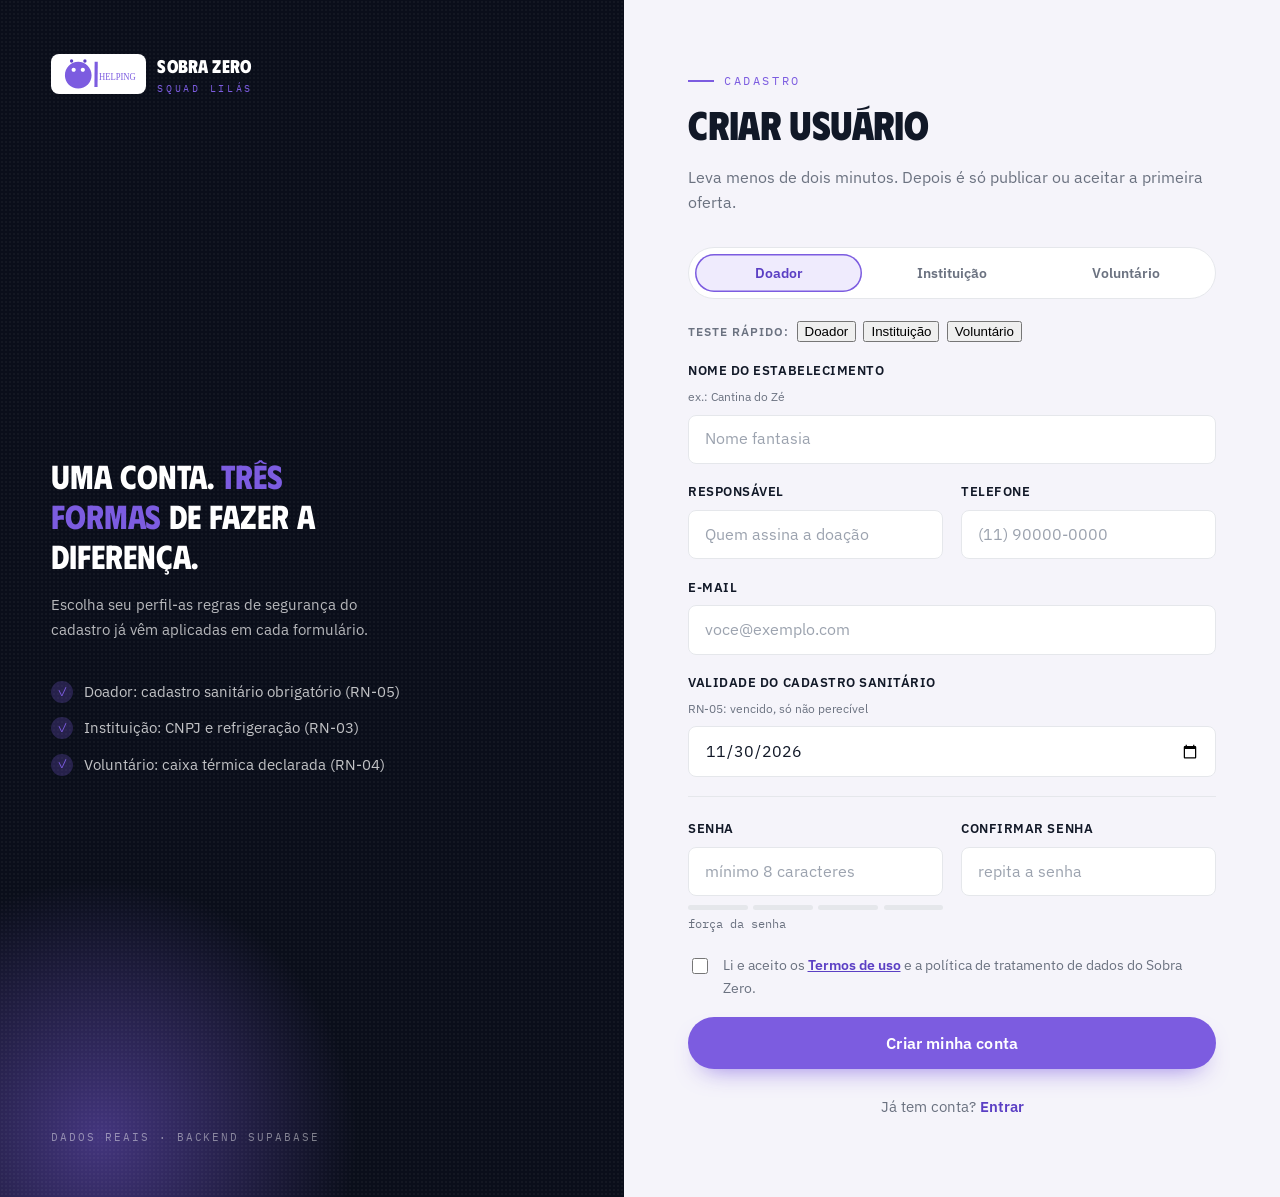
==== commit a2cff515: "feat: chips de demonstracao no cadastro Co-authored-by: OpenBot <335604065+openbotgit[bot]@users.nor" ====
--- a/pages/cadastro.html
+++ b/pages/cadastro.html
@@ -50,6 +50,13 @@
         </div>
 
         <form id="form-cadastro" novalidate>
+
+          <div class="demo-chips" role="group" aria-label="Preencher dados de demonstração">
+            <span class="demo-chips-label">Teste rápido:</span>
+            <button type="button" class="qchip" data-preencher="doador">Doador</button>
+            <button type="button" class="qchip" data-preencher="instituicao">Instituição</button>
+            <button type="button" class="qchip" data-preencher="voluntario">Voluntário</button>
+          </div>
 
           <!-- ---------- DOADOR ---------- -->
           <div class="tab-panel is-active form-grid" id="tab-doador" role="tabpanel">
@@ -211,6 +218,47 @@
         btn.classList.add('is-active');
         btn.setAttribute('aria-selected', 'true');
         document.getElementById('tab-' + btn.dataset.tab).classList.add('is-active');
+      });
+    });
+
+    // chips de demonstração: preenchem a aba ativa, sem gravar nada
+    const exemplos = {
+      doador: {
+        'd-nome': 'Cantina Demonstração [TESTE]',
+        'd-resp': 'Responsável de Teste',
+        'd-tel': '(11) 90000-0000',
+        'd-email': 'doador.teste@example.com',
+        'd-sanitario': '2027-12-31',
+      },
+      instituicao: {
+        'i-nome': 'Instituição Demonstração [TESTE]',
+        'i-cnpj': '11444777000161',
+        'i-resp': 'Responsável Legal de Teste',
+        'i-email': 'instituicao.teste@example.com',
+        'i-frio': 'nao',
+        'i-neces': 'Até 20 kg',
+      },
+      voluntario: {
+        'v-nome': 'Voluntário Demonstração [TESTE]',
+        'v-tel': '(11) 90000-0000',
+        'v-email': 'voluntario.teste@example.com',
+        'v-termica': 'sim',
+        'v-veic': 'Carro',
+      },
+    };
+    document.querySelectorAll('.qchip[data-preencher]').forEach(function (chip) {
+      chip.addEventListener('click', function () {
+        const aba = chip.dataset.preencher;
+        const btn = document.querySelector('.tabs button[data-tab="' + aba + '"]');
+        if (btn) btn.click();
+        Object.entries(exemplos[aba] || {}).forEach(function ([id, valor]) {
+          const campo = document.getElementById(id);
+          if (campo) campo.value = valor;
+        });
+        const senhaCampo = document.getElementById('senha');
+        const senha2Campo = document.getElementById('senha2');
+        if (senhaCampo && !senhaCampo.value) senhaCampo.value = 'sobrazero123';
+        if (senha2Campo && !senha2Campo.value) senha2Campo.value = 'sobrazero123';
       });
     });
 
--- a/css/stily.css
+++ b/css/stily.css
@@ -199,7 +199,22 @@
   color: rgba(255, 255, 255, .78);
   font-size: .85rem;
   white-space: nowrap;
-}
+  max-width: 18ch;
+  overflow: hidden;
+  text-overflow: ellipsis;
+}
+
+/* destaque da rota principal (Ofertas) na nav */
+.nav a.is-current {
+  background: var(--tint);
+  color: var(--purple-dark);
+  border-radius: 999px;
+  padding: .45rem .9rem;
+  font-weight: 700;
+  box-shadow: inset 0 0 0 1.5px var(--purple);
+}
+.nav a.is-current::after { display: none; }
+.nav a.is-current .icon { width: 1em; height: 1em; vertical-align: -.12em; }
 
 .burger {
   display: none;
@@ -783,6 +798,21 @@
 .alert-success { background: #F0FDF4; border-left: 4px solid var(--success); color: #166534; }
 .alert-danger { background: #FEF2F2; border-left: 4px solid var(--danger); color: #991B1B; }
 .alert b { display: block; margin-bottom: .15rem; }
+
+/* chips de demonstração no cadastro */
+.demo-chips {
+  display: flex;
+  align-items: center;
+  flex-wrap: wrap;
+  gap: .45rem;
+  margin: -.4rem 0 1.2rem;
+}
+.demo-chips-label {
+  font: 600 .78rem/1 var(--body);
+  color: var(--muted);
+  text-transform: uppercase;
+  letter-spacing: .08em;
+}
 
 /* tabs de perfil (espelha o design M4/M5/M6 e 09/10/11) */
 .tabs {
